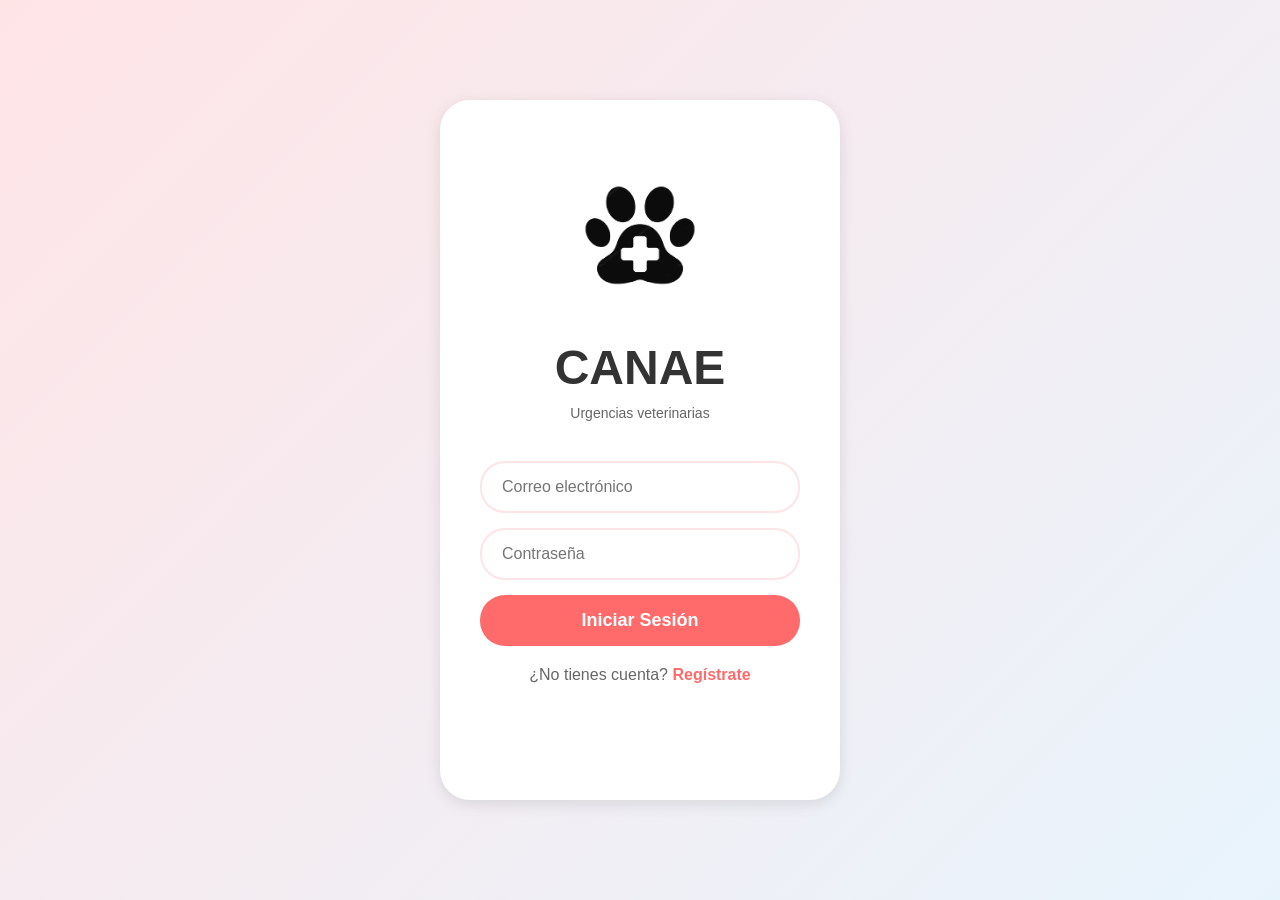
==== resultado.html @ 7d0f9d27 "Primer commit" ====
<!DOCTYPE html>
<html lang="es">
<head>
    <meta charset="UTF-8">
    <meta name="viewport" content="width=device-width, initial-scale=1.0">
    <title>CANAE - Resultado</title>
    <link rel="stylesheet" href="css/styles.css">
</head>
<body>
    <div class="app-container">
        <div class="screen active" id="resultScreen">
            <div class="urgency-screen" id="urgencyContainer">
                <div class="screen-header" id="urgencyHeader">
                    <button class="back-btn" onclick="goBack()" style="color: white;">←</button>
                    <h2 id="urgencyTitle" style="color: white;">URGENCIA</h2>
                    <div style="width: 44px;"></div>
                </div>
                
                <div class="urgency-content">
                    <div class="symptoms-found">
                        <h3>¿Qué notas en tu mascota?</h3>
                        <div id="selectedSymptoms"></div>
                    </div>
                    
                    <div class="urgency-message" id="urgencyMessage"></div>
                    
                    <div style="display: flex; gap: 10px; margin-top: 20px;">
                        <button class="action-btn" onclick="showActions()">Ver acciones inmediatas</button>
                        <button class="action-btn" style="background: #FFB800; color: white;" onclick="goToVeterinarios()">Buscar veterinario</button>
                    </div>
                </div>
            </div>

            <div id="actionsScreen" style="display: none;">
                <div class="actions-screen">
                    <div class="actions-header">
                        <button class="back-btn" onclick="hideActions()" style="color: white; position: absolute; left: 10px;">←</button>
                        <h2>ACCIONES</h2>
                    </div>
                    
                    <div class="actions-content" id="actionsContent">
                        <!-- Actions will be loaded here -->
                    </div>
                </div>
            </div>
        </div>
    </div>

    <script>
        const questionnaires = {
            golpe: {
                title: 'Situación: Golpe o caída',
                actions: {
                    high: {
                        message: 'Lesión grave\nAcude al veterinario lo antes posible',
                        steps: [
                            'No lo muevas bruscamente',
                            'Mantenlo calmado',
                            'Evita tocar la zona dolorida',
                            'Llévalo al veterinario lo antes posible'
                        ]
                    },
                    medium: {
                        message: 'Podría tener dolor o lesión leve\nVigila su comportamiento',
                        steps: [
                            'Limita movimiento',
                            'Colócalo en lugar cómodo y tranquilo',
                            'Aplica compresa fría envuelta en tela (10min)',
                            'Vigila su forma de caminar'
                        ]
                    },
                    low: {
                        message: 'Observa durante las próximas horas\nSi empeora, consulta al veterinario',
                        steps: [
                            'Mantén a tu mascota en reposo',
                            'Evita que corra o salte. Observa si camina normal en unas horas',
                            'Revisa la zona inflamada suavemente'
                        ]
                    }
                }
            },
            deshidratacion: {
                title: 'Situación: Deshidratación',
                actions: {
                    high: {
                        message: 'Deshidratación severa\nAcude al veterinario de inmediato',
                        steps: [
                            'Ofrece agua de inmediato',
                            'Mantenlo en lugar fresco',
                            'No esperes mejora en casa',
                            'Acude al veterinario cuanto antes'
                        ]
                    },
                    medium: {
                        message: 'Deshidratación moderada\nOfrece agua y observa',
                        steps: [
                            'Ofrece agua en pequeñas cantidades frecuentes',
                            'Evita ejercicio o calor',
                            'Observa si mejora en 1-2 horas'
                        ]
                    },
                    low: {
                        message: 'Posible deshidratación leve\nAsegura hidratación',
                        steps: [
                            'Ofrece agua fresca',
                            'Pon varios recipientes de agua',
                            'Mantenlo en lugar fresco',
                            'Vigila su energía'
                        ]
                    }
                }
            },
            intoxicacion: {
                title: 'Situación: Intoxicación',
                actions: {
                    high: {
                        message: 'Posible intoxicación grave\nActúa rápido',
                        steps: [
                            'Retira la sustancia peligrosa',
                            'No provoques vómito',
                            'Mantenlo tranquilo',
                            'Acude al veterinario de inmediato'
                        ]
                    },
                    medium: {
                        message: 'Posible intoxicación\nVigila de cerca',
                        steps: [
                            'Retira sustancia sospechosa',
                            'Mantenlo vigilado',
                            'No le des comida nueva',
                            'Consulta veterinario pronto'
                        ]
                    },
                    low: {
                        message: 'Malestar leve\nObserva su evolución',
                        steps: [
                            'Observa su comportamiento',
                            'Retira cualquier alimento sospechoso',
                            'Ofrece agua'
                        ]
                    }
                }
            },
            herida: {
                title: 'Situación: Herida',
                actions: {
                    high: {
                        message: 'Herida que requiere atención\nAcude al veterinario',
                        steps: [
                            'Aplica presión suave si sangra',
                            'No uses productos caseros',
                            'Acude al veterinario lo antes posible'
                        ]
                    },
                    medium: {
                        message: 'Herida moderada\nLimpia y vigila',
                        steps: [
                            'Limpia la herida',
                            'Coloca venda ligera si sangra',
                            'Vigila signos de infección'
                        ]
                    },
                    low: {
                        message: 'Herida menor\nCuidado en casa',
                        steps: [
                            'Limpia con agua y gasa',
                            'Mantén la zona limpia',
                            'Evita que se lama mucho'
                        ]
                    }
                }
            },
            noSeguro: {
                title: 'Situación: No estoy seguro',
                actions: {
                    high: {
                        message: 'Síntomas preocupantes\nConsulta al veterinario',
                        steps: [
                            'Mantenlo acompañado',
                            'Vigila respiración y estado',
                            'Acude al veterinario'
                        ]
                    },
                    medium: {
                        message: 'Cambios en comportamiento\nObserva de cerca',
                        steps: [
                            'Vigila cambios de conducta',
                            'Asegura agua y comida',
                            'Consulta si dura más de 24h'
                        ]
                    },
                    low: {
                        message: 'Probablemente está bien\nSigue observando',
                        steps: [
                            'Observa durante el día',
                            'Mantén su rutina normal',
                            'Vigila apetito y energía'
                        ]
                    }
                }
            }
        };

        function initResult() {
            const type = localStorage.getItem('currentQuestionnaire');
            const urgencyLevel = localStorage.getItem('urgencyLevel') || 'low';
            const selectedStr = localStorage.getItem('selectedSymptoms');
            const selectedSymptoms = JSON.parse(selectedStr || '[]');

            if (!type || selectedSymptoms.length === 0) {
                window.location.href = 'app.html';
                return;
            }

            const data = questionnaires[type];
            const header = document.getElementById('urgencyHeader');
            const title = document.getElementById('urgencyTitle');
            const symptomsDiv = document.getElementById('selectedSymptoms');
            const messageDiv = document.getElementById('urgencyMessage');

            // Set urgency level styling
            if (urgencyLevel === 'high') {
                header.style.background = 'var(--urgency-high)';
                title.textContent = 'URGENCIA ALTA';
            } else if (urgencyLevel === 'medium') {
                header.style.background = 'var(--urgency-medium)';
                title.textContent = 'URGENCIA MEDIA';
                title.style.color = 'var(--text-dark)';
            } else {
                header.style.background = 'var(--urgency-low)';
                title.textContent = 'URGENCIA BAJA';
                title.style.color = 'var(--text-dark)';
            }

            // Display selected symptoms
            symptomsDiv.innerHTML = selectedSymptoms.map(s => 
                `<span class="symptom-tag"><span class="dot" style="background: ${urgencyLevel === 'high' ? 'var(--urgency-high)' : urgencyLevel === 'medium' ? '#FFB800' : '#4CAF50'}"></span>${s}</span>`
            ).join('');

            // Display message
            messageDiv.textContent = data.actions[urgencyLevel].message;

            // Store for actions
            document.getElementById('resultScreen').dataset.urgencyLevel = urgencyLevel;
        }

        function showActions() {
            const type = localStorage.getItem('currentQuestionnaire');
            const urgencyLevel = document.getElementById('resultScreen').dataset.urgencyLevel;
            const data = questionnaires[type];
            const actions = data.actions[urgencyLevel];
            const actionsDiv = document.getElementById('actionsContent');

            let html = '';
            actions.steps.forEach((step, index) => {
                html += `
                    <div class="action-step">
                        <h3>Paso ${index + 1}:</h3>
                        <p>${step}</p>
                    </div>
                `;
            });

            html += `<button class="find-vet-btn" onclick="goToVeterinarios()">Buscar veterinario</button>`;

            if (urgencyLevel !== 'high') {
                html += `<p class="warning-note">Si aparece otro síntoma, subir urgencia. ${urgencyLevel === 'low' ? 'Si no mejora, acudir al veterinario' : 'Consultar veterinario si no mejora'}</p>`;
            }

            actionsDiv.innerHTML = html;
            document.getElementById('urgencyContainer').style.display = 'none';
            document.getElementById('actionsScreen').style.display = 'block';
        }

        function hideActions() {
            document.getElementById('urgencyContainer').style.display = 'block';
            document.getElementById('actionsScreen').style.display = 'none';
        }

        function goBack() {
            window.location.href = 'questionnaire.html';
        }

        function goToVeterinarios() {
            window.location.href = 'veterinarios.html';
        }

        // Verificar autenticación
        if (localStorage.getItem('userLogged') !== 'true') {
            window.location.href = 'login.html';
        }

        // Inicializar
        initResult();
    </script>
</body>
</html>
---- css/styles.css ----
* {
    margin: 0;
    padding: 0;
    box-sizing: border-box;
    font-family: 'Segoe UI', Tahoma, Geneva, Verdana, sans-serif;
}

:root {
    --primary-pink: #FFB5BA;
    --primary-coral: #FF6B6B;
    --light-pink: #FFE4E6;
    --dark-coral: #E85555;
    --white: #FFFFFF;
    --light-blue: #E8F4FC;
    --urgency-high: #FF6B6B;
    --urgency-medium: #FFE066;
    --urgency-low: #90EE90;
    --actions-green: #98FB98;
    --actions-light: #F0FFF0;
    --text-dark: #333333;
    --text-gray: #666666;
    --shadow: 0 4px 15px rgba(0, 0, 0, 0.1);
}

body {
    background: linear-gradient(135deg, var(--light-pink) 0%, var(--light-blue) 100%);
    min-height: 100vh;
    display: flex;
    justify-content: center;
    align-items: center;
    padding: 20px;
    margin-top: 00px;
}

.app-container {
    width: 100%;
    max-width: 400px;
    background: var(--white);
    border-radius: 30px;
    box-shadow: var(--shadow);
    overflow: hidden;
    position: relative;
    min-height: 700px;
}

/* Header */
.header {
    padding: 20px;
    display: flex;
    justify-content: space-between;
    align-items: center;
    background: #FFE3DA;
}

.menu-btn {
    background: none;
    border: none;
    font-size: 24px;
    cursor: pointer;
    color: var(--text-dark);
}

.search-btn {
    background: none;
    border: none;
    font-size: 20px;
    cursor: pointer;
    color: var(--text-dark);
}

.logo-container {
    text-align: center;
    padding: 20px;
}

.paw-logo {
    width: 160px;
    height: 160px;
    border-radius: 50%;
    display: flex;
    justify-content: center;
    align-items: center;
    margin: 0 auto;
    font-size: 40px;
}

/* Screens */
.screen {
    display: none;
    padding: 0;
    height: 100%;
}

.screen.active {
    display: block;
}

/* Login Screen */
.login-screen {
    text-align: center;
    padding: 40px 20px;
}

.login-screen h1 {
    font-size: 48px;
    color: var(--text-dark);
    margin-bottom: 10px;
    font-weight: bold;
}

.login-screen .subtitle {
    color: var(--text-gray);
    margin-bottom: 40px;
    font-size: 14px;
}

.login-form {
    display: flex;
    flex-direction: column;
    gap: 15px;
    padding: 0 20px;
}

.login-form input {
    padding: 15px 20px;
    border: 2px solid var(--light-pink);
    border-radius: 25px;
    font-size: 16px;
    outline: none;
    transition: border-color 0.3s;
}

.login-form input:focus {
    border-color: var(--primary-coral);
}

.login-btn {
    background: var(--primary-coral);
    color: var(--white);
    border: none;
    padding: 15px;
    border-radius: 25px;
    font-size: 18px;
    font-weight: bold;
    cursor: pointer;
    transition: background 0.3s;
}

.login-btn:hover {
    background: var(--dark-coral);
}

.register-link {
    margin-top: 20px;
    color: var(--text-gray);
}

.register-link a {
    color: var(--primary-coral);
    text-decoration: none;
    font-weight: bold;
}

/* Main Menu */
.main-content {
    padding: 40px;
    margin-top: -30px;
    background: #FFE3DA;
}

.app-title {
    text-align: center;
    font-size: 36px;
    color: var(--text-dark);
    margin-bottom: 20px;
    font-weight: bold;
}

.menu-subtitle {
    text-align: center;
    color: var(--text-gray);
    margin-bottom: 30px;
    font-size: 14px;
}

.menu-options {
    display: flex;
    flex-direction: column;
    gap: 15px;
}

.menu-option {
    background: var(--primary-pink);
    padding: 18px 25px;
    border-radius: 25px;
    display: flex;
    justify-content: space-between;
    align-items: center;
    cursor: pointer;
    transition: transform 0.2s, box-shadow 0.2s;
    border: none;
    width: 100%;
    text-align: left;
    font-size: 16px;
    color: var(--text-dark);
}

.menu-option:hover {
    transform: translateY(-2px);
    box-shadow: var(--shadow);
}

.menu-option .arrow {
    font-size: 20px;
    color: var(--text-dark);
    margin-left: 150px;
}

.sos-btn {
    background: var(--primary-coral);
    color: var(--white);
    font-weight: bold;
}

/* Side Navigation */
.side-nav {
    position: fixed;
    top: 0;
    left: -280px;
    width: 280px;
    height: 100%;
    background: var(--light-blue);
    z-index: 1000;
    transition: left 0.3s ease;
    padding: 20px;
    box-shadow: 5px 0 15px rgba(0,0,0,0.1);
}

.side-nav.active {
    left: 0;
}

.side-nav-overlay {
    position: fixed;
    top: 0;
    left: 0;
    width: 100%;
    height: 100%;
    background: rgba(0,0,0,0.5);
    z-index: 999;
    display: none;
}

.side-nav-overlay.active {
    display: block;
}

.nav-item {
    display: flex;
    align-items: center;
    gap: 15px;
    padding: 15px;
    cursor: pointer;
    border-radius: 10px;
    transition: background 0.2s;
    border: none;
    background: none;
    width: 100%;
    text-align: left;
    font-size: 16px;
    color: var(--text-dark);
}

.nav-item:hover {
    background: rgba(255,255,255,0.5);
}

.nav-item .icon {
    width: 40px;
    height: 40px;
    display: flex;
    justify-content: center;
    align-items: center;
    overflow: hidden;
}

.nav-item .icon img {
    width: 40px;
    height: 40px;
    object-fit: contain;
}

.nav-item .arrow img {
    margin-left: 150px;
    width: 20px;
    height: 20px;
}

.nav-divider {
    height: 1px;
    background: rgba(0,0,0,0.1);
    margin: 20px 0;
}

/* Veterinarios List */
.vet-section-title {
    background: var(--primary-coral);
    color: var(--white);
    padding: 15px 20px;
    border-radius: 15px;
    margin-bottom: 15px;
    font-weight: bold;
}

.vet-card {
    background: #f8baaa;
    border-radius: 15px;
    padding: 15px;
    margin-bottom: 10px;
}

.vet-card h3 {
    color: var(--text-dark);
    margin-bottom: 5px;
}

.vet-card p {
    color: var(--text-gray);
    font-size: 14px;
    margin-bottom: 3px;
}

.vet-card .status {
    font-size: 12px;
}

.vet-card .status.open {
    color: #4CAF50;
}

.vet-card .status.closed {
    color: var(--primary-coral);
}

.vet-actions {
    display: flex;
    gap: 15px;
    margin-top: 10px;
}

.vet-actions a {
    color: #000000;
    text-decoration: none;
    font-size: 14px;
    font-weight: bold;
}

/* Questionnaire */
.questionnaire {
    padding: 30px;
}

.question-header {
    background: var(--light-pink);
    padding: 20px;
    border-radius: 15px;
    margin-bottom: 20px;
}

.question-title {
    font-size: 14px;
    color: var(--text-gray);
    margin-bottom: 10px;
}

.question-main {
    font-size: 16px;
    color: var(--text-dark);
    font-weight: bold;
    margin-bottom: 20px;
}

.checkbox-group {
    display: flex;
    flex-direction: column;
    gap: 12px;
}

.checkbox-item {
    display: flex;
    align-items: center;
    gap: 12px;
    cursor: pointer;
}

.checkbox-item input {
    display: none;
}

.checkbox-custom {
    width: 24px;
    height: 24px;
    border: 3px solid var(--primary-coral);
    border-radius: 5px;
    display: flex;
    justify-content: center;
    align-items: center;
    transition: background 0.2s;
}

.checkbox-item input:checked + .checkbox-custom {
    background: var(--primary-coral);
}

.checkbox-item input:checked + .checkbox-custom::after {
    content: '✓';
    color: white;
    font-weight: bold;
}

.checkbox-label {
    font-size: 14px;
    color: var(--text-dark);
}

.continue-btn {
    background: var(--primary-coral);
    color: var(--white);
    border: none;
    padding: 15px 40px;
    border-radius: 25px;
    font-size: 16px;
    font-weight: bold;
    cursor: pointer;
    margin-top: 30px;
    width: 100%;
    transition: background 0.3s;
}

.continue-btn:hover {
    background: var(--dark-coral);
}

/* Urgency Results */
.urgency-screen {
    padding: 0;
    height: 100%;
}

.urgency-high {
    background: var(--urgency-high);
}

.urgency-medium {
    background: var(--urgency-medium);
}

.urgency-low {
    background: var(--urgency-low);
}

.urgency-header {
    padding: 20px;
    text-align: center;
}

.urgency-title {
    font-size: 24px;
    font-weight: bold;
    color: var(--white);
    margin-bottom: 5px;
}

.urgency-medium .urgency-title,
.urgency-low .urgency-title {
    color: var(--text-dark);
}

.urgency-content {
    background: var(--white);
    border-radius: 20px 20px 0 0;
    padding: 25px;
    min-height: 500px;
    margin-top: 10px;
}

.symptoms-found {
    margin-bottom: 20px;
}

.symptoms-found h3 {
    font-size: 14px;
    color: var(--text-gray);
    margin-bottom: 15px;
}

.symptom-tag {
    display: inline-flex;
    align-items: center;
    gap: 8px;
    background: var(--light-pink);
    padding: 8px 15px;
    border-radius: 20px;
    margin: 5px 5px 5px 0;
    font-size: 14px;
}

.symptom-tag .dot {
    width: 8px;
    height: 8px;
    border-radius: 50%;
}

.urgency-high .symptom-tag .dot {
    background: var(--urgency-high);
}

.urgency-medium .symptom-tag .dot {
    background: #FFB800;
}

.urgency-low .symptom-tag .dot {
    background: #4CAF50;
}

.urgency-message {
    background: #FFF3CD;
    padding: 15px;
    border-radius: 10px;
    margin: 20px 0;
    font-size: 14px;
    color: var(--text-dark);
}

.urgency-high .urgency-message {
    background: #FFE4E6;
}

.action-btn {
    background: var(--primary-coral);
    color: var(--white);
    border: none;
    padding: 15px;
    border-radius: 25px;
    font-size: 16px;
    font-weight: bold;
    cursor: pointer;
    width: 100%;
    margin-top: 20px;
}

/* Actions Screen */
.actions-screen {
    padding: 0;
}

.actions-header {
    background: #4ECDC4;
    padding: 20px;
    text-align: center;
}

.actions-header h2 {
    color: var(--white);
    font-size: 24px;
}

.actions-content {
    background: #F0FFF0;
    padding: 25px;
    min-height: 550px;
}

.action-step {
    margin-bottom: 20px;
}

.action-step h3 {
    font-size: 14px;
    color: var(--primary-coral);
    margin-bottom: 5px;
}

.action-step p {
    font-size: 14px;
    color: var(--text-dark);
}

.find-vet-btn {
    background: #4ECDC4;
    color: var(--white);
    border: none;
    padding: 15px 30px;
    border-radius: 25px;
    font-size: 16px;
    cursor: pointer;
    margin-top: 30px;
    width: 100%;
}

.warning-note {
    background: #FFF9E6;
    padding: 12px;
    border-radius: 10px;
    margin-top: 20px;
    font-size: 12px;
    color: var(--text-gray);
    font-style: italic;
}

/* Call Screen */
.call-screen {
    background: #4ECDC4;
    text-align: center;
    padding: 40px 20px;
    min-height: 100%;
}

.call-screen h2 {
    color: var(--white);
    font-size: 24px;
    margin-bottom: 20px;
}

.call-avatar {
    width: 100px;
    height: 100px;
    background: #888;
    border-radius: 50%;
    margin: 0 auto 20px;
    display: flex;
    justify-content: center;
    align-items: center;
}

.call-avatar svg {
    width: 50px;
    height: 50px;
    fill: #666;
}

.call-number {
    font-size: 24px;
    color: var(--white);
    margin-bottom: 40px;
}

.call-actions {
    display: grid;
    grid-template-columns: repeat(4, 1fr);
    gap: 20px;
    max-width: 300px;
    margin: 0 auto 40px;
}

.call-action-btn {
    width: 50px;
    height: 50px;
    border-radius: 50%;
    border: none;
    background: rgba(255,255,255,0.2);
    color: var(--white);
    font-size: 20px;
    cursor: pointer;
}

.end-call-btn {
    width: 60px;
    height: 60px;
    border-radius: 50%;
    background: var(--primary-coral);
    border: none;
    color: var(--white);
    font-size: 24px;
    cursor: pointer;
    margin: 0 auto;
    display: block;
}

/* Exit Modal */
.modal {
    position: fixed;
    top: 0;
    left: 0;
    width: 100%;
    height: 100%;
    background: rgba(0,0,0,0.5);
    display: none;
    justify-content: center;
    align-items: center;
    z-index: 2000;
}

.modal.active {
    display: flex;
}

.modal-content {
    background: var(--white);
    padding: 30px;
    border-radius: 20px;
    text-align: center;
    max-width: 300px;
}

.modal-content h3 {
    margin-bottom: 20px;
    color: var(--text-dark);
}

.modal-buttons {
    display: flex;
    gap: 15px;
    justify-content: center;
}

.modal-btn {
    padding: 12px 30px;
    border-radius: 25px;
    border: none;
    font-size: 16px;
    font-weight: bold;
    cursor: pointer;
}

.modal-btn.yes {
    background: var(--primary-coral);
    color: var(--white);
}

.modal-btn.no {
    background: var(--light-pink);
    color: var(--text-dark);
}

/* Back button */
.back-btn {
    background: none;
    border: none;
    font-size: 24px;
    cursor: pointer;
    padding: 10px;
    color: var(--text-dark);
}

.screen-header {
    display: flex;
    align-items: center;
    padding: 15px;
    background: #FFE3DA;
}

.screen-header h2 {
    flex: 1;
    text-align: center;
    font-size: 18px;
    color: var(--text-dark);
}

/* Responsive */
@media (max-width: 420px) {
    .app-container {
        border-radius: 0;
        min-height: 100vh;
    }
    
    body {
        padding: 0;
    }
}
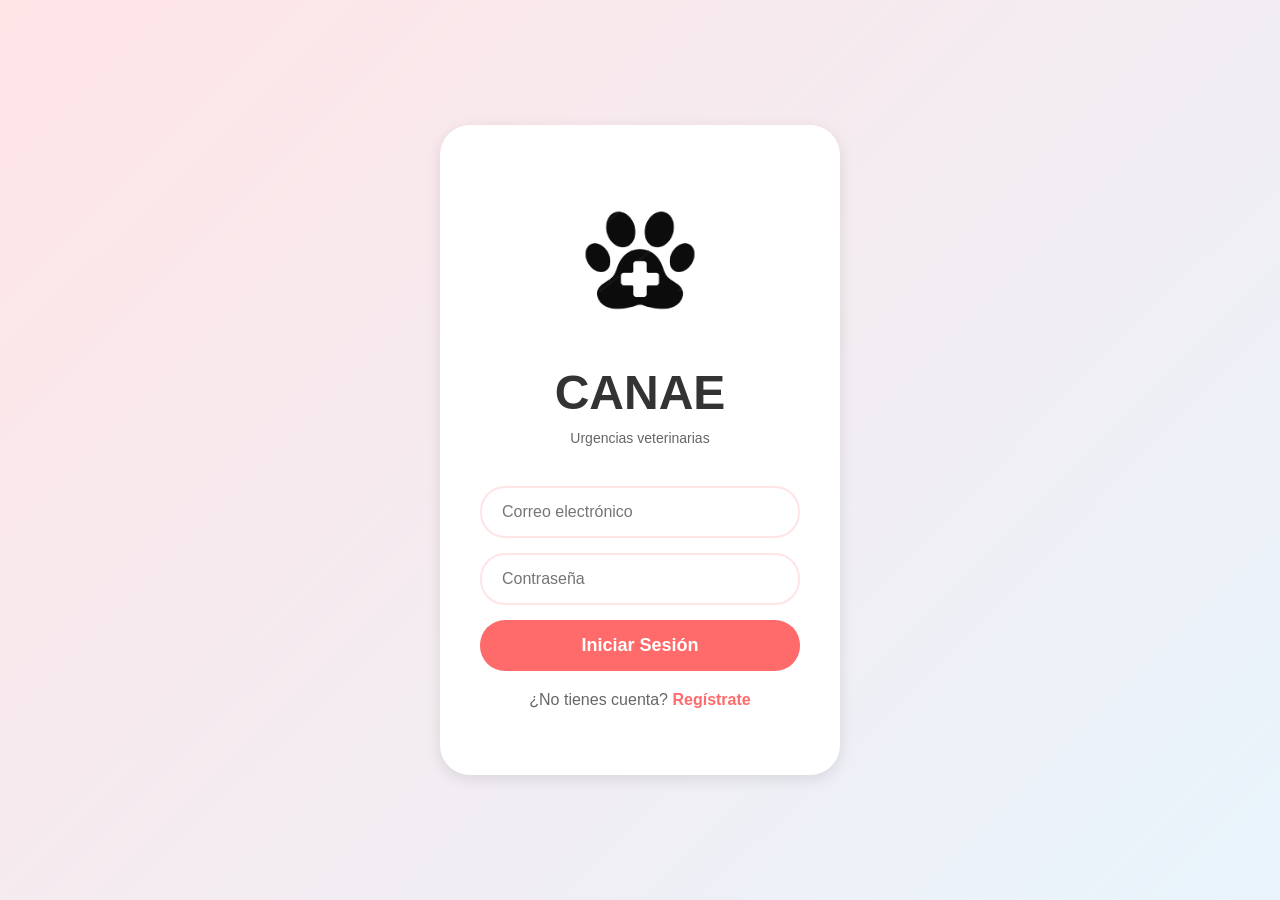
==== commit ed989128: "Se agregan correcciones de color" ====
--- a/resultado.html
+++ b/resultado.html
@@ -26,7 +26,6 @@
                     
                     <div style="display: flex; gap: 10px; margin-top: 20px;">
                         <button class="action-btn" onclick="showActions()">Ver acciones inmediatas</button>
-                        <button class="action-btn" style="background: #FFB800; color: white;" onclick="goToVeterinarios()">Buscar veterinario</button>
                     </div>
                 </div>
             </div>
--- a/css/styles.css
+++ b/css/styles.css
@@ -40,7 +40,7 @@
     box-shadow: var(--shadow);
     overflow: hidden;
     position: relative;
-    min-height: 700px;
+    min-height: 650px;
 }
 
 /* Header */
@@ -49,7 +49,6 @@
     display: flex;
     justify-content: space-between;
     align-items: center;
-    background: #FFE3DA;
 }
 
 .menu-btn {
@@ -165,7 +164,6 @@
 .main-content {
     padding: 40px;
     margin-top: -30px;
-    background: #FFE3DA;
 }
 
 .app-title {
@@ -213,7 +211,8 @@
 .menu-option .arrow {
     font-size: 20px;
     color: var(--text-dark);
-    margin-left: 150px;
+    margin-left: auto;
+    flex-shrink: 0;
 }
 
 .sos-btn {
@@ -229,7 +228,7 @@
     left: -280px;
     width: 280px;
     height: 100%;
-    background: var(--light-blue);
+    background: #FFE3DA;
     z-index: 1000;
     transition: left 0.3s ease;
     padding: 20px;
@@ -291,7 +290,7 @@
 }
 
 .nav-item .arrow img {
-    margin-left: 150px;
+    margin-left: auto;
     width: 20px;
     height: 20px;
 }
@@ -568,7 +567,7 @@
 .actions-content {
     background: #F0FFF0;
     padding: 25px;
-    min-height: 550px;
+    min-height: 650px;
 }
 
 .action-step {
@@ -747,7 +746,6 @@
     display: flex;
     align-items: center;
     padding: 15px;
-    background: #FFE3DA;
 }
 
 .screen-header h2 {
